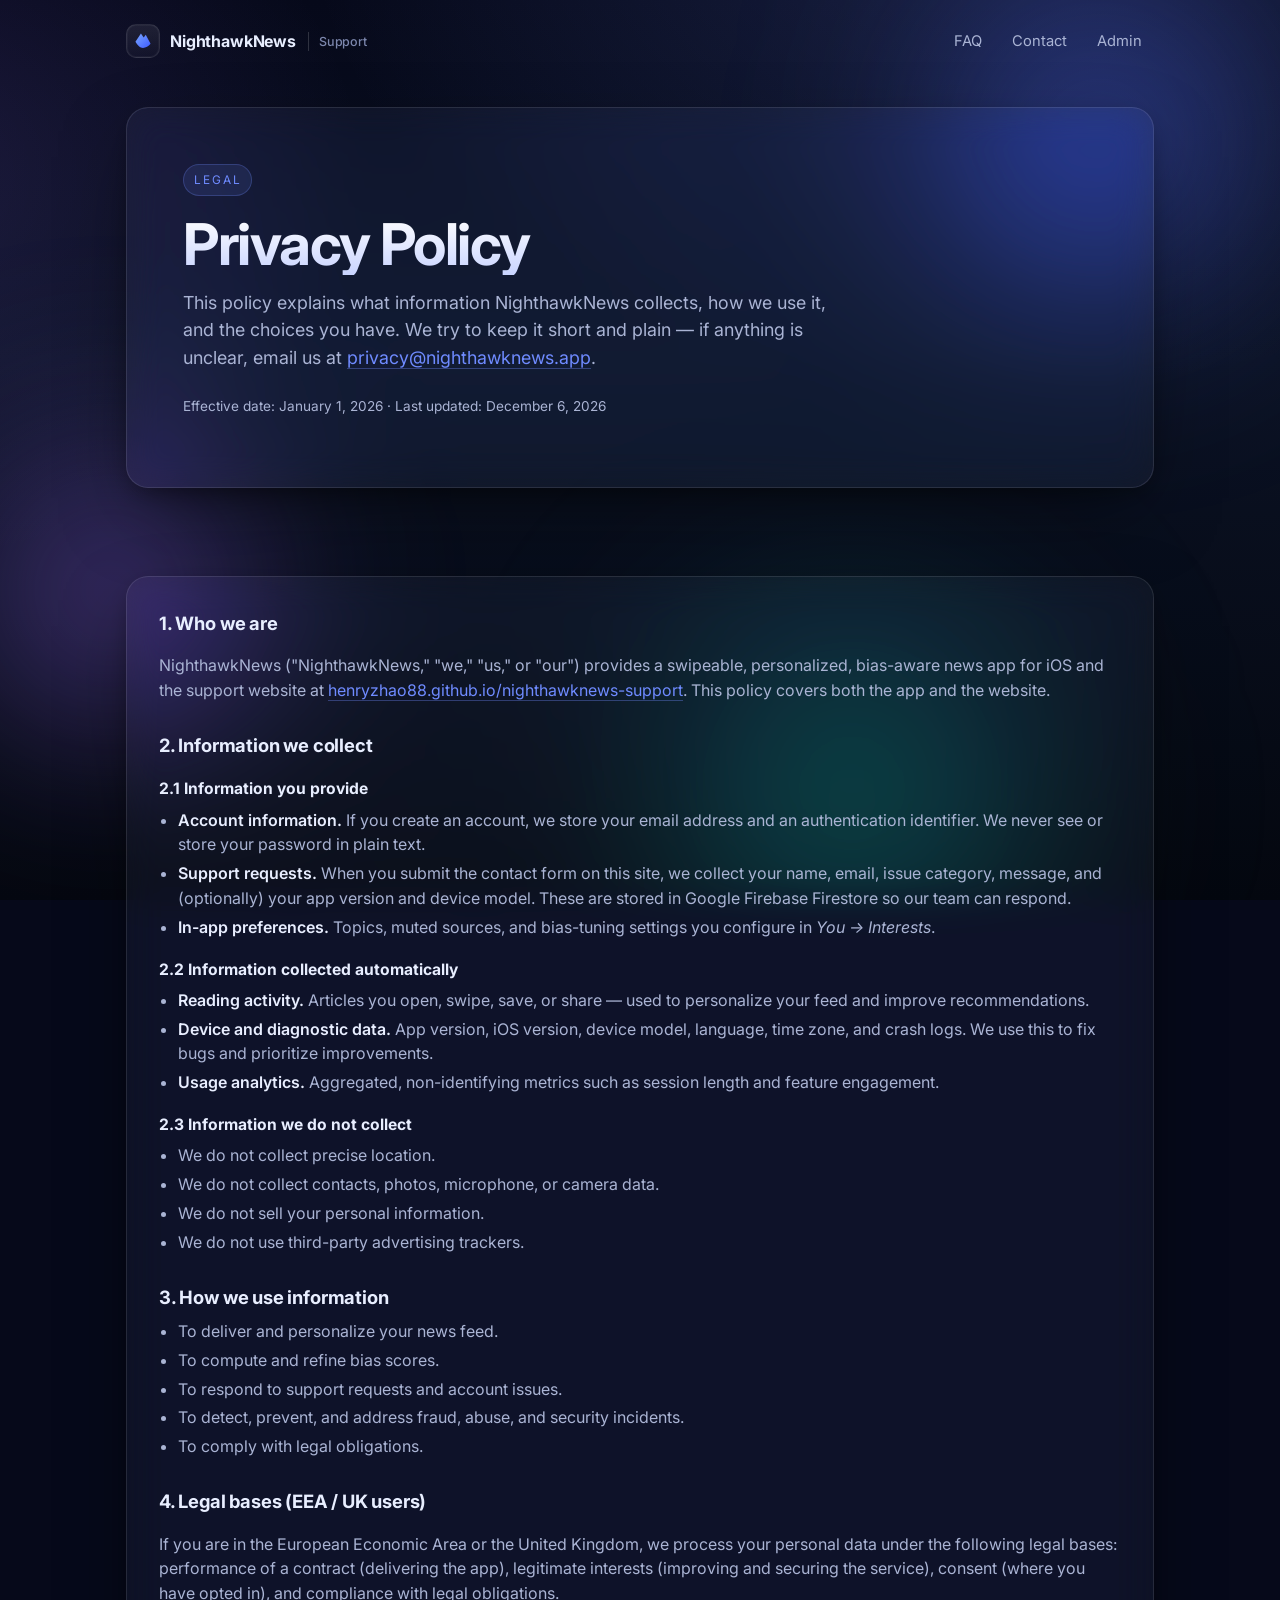
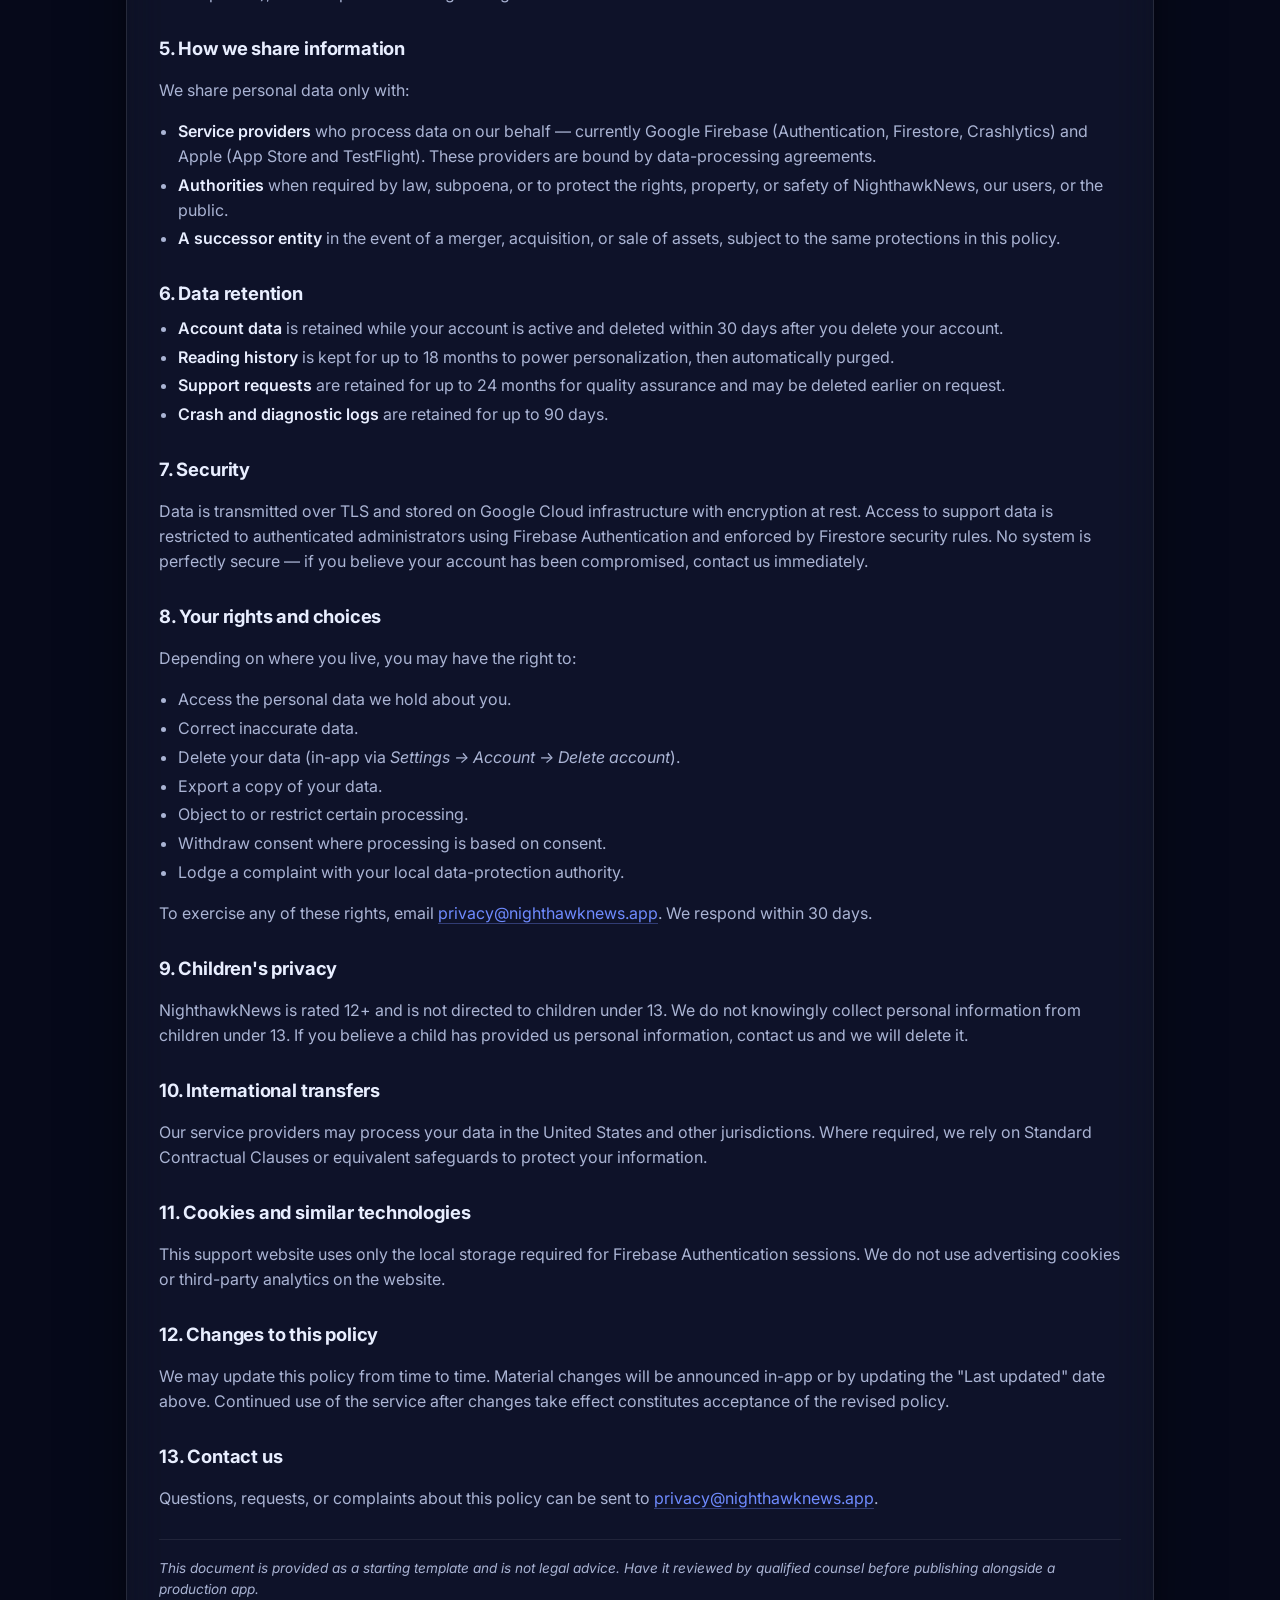
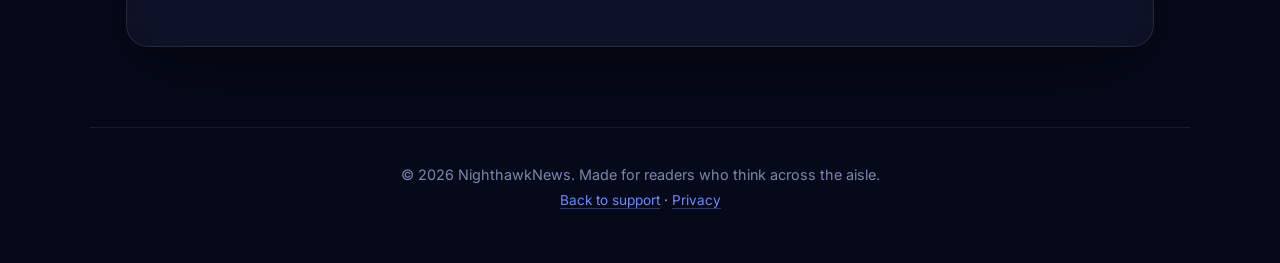
==== privacy-policy/index.html @ b9c44bbe "Add Privacy Policy page and link in footer" ====
<!doctype html>
<html lang="en">
  <head>
    <meta charset="utf-8" />
    <meta name="viewport" content="width=device-width, initial-scale=1, viewport-fit=cover" />
    <meta name="theme-color" content="#0b1224" />
    <title>Privacy Policy — NighthawkNews</title>
    <meta
      name="description"
      content="Privacy policy for the NighthawkNews iOS app and support website."
    />
    <link rel="preconnect" href="https://fonts.googleapis.com" />
    <link rel="preconnect" href="https://fonts.gstatic.com" crossorigin />
    <link
      href="https://fonts.googleapis.com/css2?family=Inter:wght@400;500;600;700;800&display=swap"
      rel="stylesheet"
    />
    <link rel="stylesheet" href="../styles.css" />
  </head>
  <body>
    <div class="bg-aurora" aria-hidden="true">
      <span class="aurora aurora-1"></span>
      <span class="aurora aurora-2"></span>
      <span class="aurora aurora-3"></span>
    </div>

    <header class="site-header">
      <a href="../" class="brand" aria-label="NighthawkNews home">
        <span class="brand-mark" aria-hidden="true">
          <svg viewBox="0 0 32 32" width="22" height="22">
            <defs>
              <linearGradient id="g" x1="0" x2="1" y1="0" y2="1">
                <stop offset="0" stop-color="#7aa7ff" />
                <stop offset="1" stop-color="#3d5afe" />
              </linearGradient>
            </defs>
            <path
              fill="url(#g)"
              d="M5 17l8-12 4 6 3-4 7 13c-3 4-7 6-11 6S8 22 5 17z"
            />
          </svg>
        </span>
        <span class="brand-name">NighthawkNews</span>
        <span class="brand-tag">Support</span>
      </a>
      <nav class="site-nav">
        <a href="../#faq">FAQ</a>
        <a href="../#contact">Contact</a>
        <a href="../#admin">Admin</a>
      </nav>
    </header>

    <main id="top">
      <section class="hero">
        <div class="hero-inner glass">
          <span class="eyebrow">Legal</span>
          <h1>Privacy Policy</h1>
          <p class="lede">
            This policy explains what information NighthawkNews collects, how we use it, and
            the choices you have. We try to keep it short and plain — if anything is unclear,
            email us at <a class="link" href="mailto:privacy@nighthawknews.app">privacy@nighthawknews.app</a>.
          </p>
          <p class="muted small">
            Effective date: <span id="effective-date">January 1, 2026</span> · Last updated:
            <span id="updated-date">—</span>
          </p>
        </div>
      </section>

      <section class="section">
        <article class="glass form-card legal">
          <h2>1. Who we are</h2>
          <p>
            NighthawkNews ("NighthawkNews," "we," "us," or "our") provides a swipeable,
            personalized, bias-aware news app for iOS and the support website at
            <a class="link" href="https://henryzhao88.github.io/nighthawknews-support">
              henryzhao88.github.io/nighthawknews-support</a
            >. This policy covers both the app and the website.
          </p>

          <h2>2. Information we collect</h2>

          <h3>2.1 Information you provide</h3>
          <ul>
            <li>
              <strong>Account information.</strong> If you create an account, we store your
              email address and an authentication identifier. We never see or store your
              password in plain text.
            </li>
            <li>
              <strong>Support requests.</strong> When you submit the contact form on this
              site, we collect your name, email, issue category, message, and (optionally)
              your app version and device model. These are stored in Google Firebase
              Firestore so our team can respond.
            </li>
            <li>
              <strong>In-app preferences.</strong> Topics, muted sources, and bias-tuning
              settings you configure in <em>You → Interests</em>.
            </li>
          </ul>

          <h3>2.2 Information collected automatically</h3>
          <ul>
            <li>
              <strong>Reading activity.</strong> Articles you open, swipe, save, or share —
              used to personalize your feed and improve recommendations.
            </li>
            <li>
              <strong>Device and diagnostic data.</strong> App version, iOS version, device
              model, language, time zone, and crash logs. We use this to fix bugs and
              prioritize improvements.
            </li>
            <li>
              <strong>Usage analytics.</strong> Aggregated, non-identifying metrics such as
              session length and feature engagement.
            </li>
          </ul>

          <h3>2.3 Information we do not collect</h3>
          <ul>
            <li>We do not collect precise location.</li>
            <li>We do not collect contacts, photos, microphone, or camera data.</li>
            <li>We do not sell your personal information.</li>
            <li>We do not use third-party advertising trackers.</li>
          </ul>

          <h2>3. How we use information</h2>
          <ul>
            <li>To deliver and personalize your news feed.</li>
            <li>To compute and refine bias scores.</li>
            <li>To respond to support requests and account issues.</li>
            <li>To detect, prevent, and address fraud, abuse, and security incidents.</li>
            <li>To comply with legal obligations.</li>
          </ul>

          <h2>4. Legal bases (EEA / UK users)</h2>
          <p>
            If you are in the European Economic Area or the United Kingdom, we process your
            personal data under the following legal bases: performance of a contract
            (delivering the app), legitimate interests (improving and securing the service),
            consent (where you have opted in), and compliance with legal obligations.
          </p>

          <h2>5. How we share information</h2>
          <p>We share personal data only with:</p>
          <ul>
            <li>
              <strong>Service providers</strong> who process data on our behalf — currently
              Google Firebase (Authentication, Firestore, Crashlytics) and Apple (App Store
              and TestFlight). These providers are bound by data-processing agreements.
            </li>
            <li>
              <strong>Authorities</strong> when required by law, subpoena, or to protect the
              rights, property, or safety of NighthawkNews, our users, or the public.
            </li>
            <li>
              <strong>A successor entity</strong> in the event of a merger, acquisition, or
              sale of assets, subject to the same protections in this policy.
            </li>
          </ul>

          <h2>6. Data retention</h2>
          <ul>
            <li>
              <strong>Account data</strong> is retained while your account is active and
              deleted within 30 days after you delete your account.
            </li>
            <li>
              <strong>Reading history</strong> is kept for up to 18 months to power
              personalization, then automatically purged.
            </li>
            <li>
              <strong>Support requests</strong> are retained for up to 24 months for quality
              assurance and may be deleted earlier on request.
            </li>
            <li>
              <strong>Crash and diagnostic logs</strong> are retained for up to 90 days.
            </li>
          </ul>

          <h2>7. Security</h2>
          <p>
            Data is transmitted over TLS and stored on Google Cloud infrastructure with
            encryption at rest. Access to support data is restricted to authenticated
            administrators using Firebase Authentication and enforced by Firestore security
            rules. No system is perfectly secure — if you believe your account has been
            compromised, contact us immediately.
          </p>

          <h2>8. Your rights and choices</h2>
          <p>Depending on where you live, you may have the right to:</p>
          <ul>
            <li>Access the personal data we hold about you.</li>
            <li>Correct inaccurate data.</li>
            <li>Delete your data (in-app via <em>Settings → Account → Delete account</em>).</li>
            <li>Export a copy of your data.</li>
            <li>Object to or restrict certain processing.</li>
            <li>Withdraw consent where processing is based on consent.</li>
            <li>Lodge a complaint with your local data-protection authority.</li>
          </ul>
          <p>
            To exercise any of these rights, email
            <a class="link" href="mailto:privacy@nighthawknews.app">privacy@nighthawknews.app</a>.
            We respond within 30 days.
          </p>

          <h2>9. Children's privacy</h2>
          <p>
            NighthawkNews is rated 12+ and is not directed to children under 13. We do not
            knowingly collect personal information from children under 13. If you believe a
            child has provided us personal information, contact us and we will delete it.
          </p>

          <h2>10. International transfers</h2>
          <p>
            Our service providers may process your data in the United States and other
            jurisdictions. Where required, we rely on Standard Contractual Clauses or
            equivalent safeguards to protect your information.
          </p>

          <h2>11. Cookies and similar technologies</h2>
          <p>
            This support website uses only the local storage required for Firebase
            Authentication sessions. We do not use advertising cookies or third-party
            analytics on the website.
          </p>

          <h2>12. Changes to this policy</h2>
          <p>
            We may update this policy from time to time. Material changes will be announced
            in-app or by updating the "Last updated" date above. Continued use of the service
            after changes take effect constitutes acceptance of the revised policy.
          </p>

          <h2>13. Contact us</h2>
          <p>
            Questions, requests, or complaints about this policy can be sent to
            <a class="link" href="mailto:privacy@nighthawknews.app">privacy@nighthawknews.app</a>.
          </p>

          <p class="muted small disclaimer">
            This document is provided as a starting template and is not legal advice. Have it
            reviewed by qualified counsel before publishing alongside a production app.
          </p>
        </article>
      </section>
    </main>

    <footer class="site-footer">
      <p>© <span id="year"></span> NighthawkNews. Made for readers who think across the aisle.</p>
      <p class="small muted">
        <a class="link" href="../">Back to support</a> · <a class="link" href="./">Privacy</a>
      </p>
    </footer>

    <script>
      document.getElementById("year").textContent = new Date().getFullYear();
      document.getElementById("updated-date").textContent = new Date().toLocaleDateString(
        undefined,
        { year: "numeric", month: "long", day: "numeric" }
      );
    </script>
  </body>
</html>
---- styles.css ----
/* NighthawkNews Support — styles.css */

:root {
  --bg-0: #06091a;
  --bg-1: #0b1224;
  --bg-2: #0e1830;
  --ink: #e8eeff;
  --ink-dim: #aab4d4;
  --ink-mute: #7c87ad;
  --line: rgba(255, 255, 255, 0.08);
  --line-strong: rgba(255, 255, 255, 0.16);
  --accent: #6f8bff;
  --accent-2: #9b6bff;
  --accent-glow: rgba(111, 139, 255, 0.45);
  --danger: #ff6a7a;
  --success: #5be3a7;
  --warn: #ffc46b;
  --radius-lg: 22px;
  --radius-md: 14px;
  --radius-sm: 10px;
  --shadow-lg: 0 30px 80px -20px rgba(0, 0, 0, 0.55), 0 8px 24px -8px rgba(0, 0, 0, 0.45);
  --shadow-md: 0 12px 40px -12px rgba(0, 0, 0, 0.5);
  --glass-bg: rgba(255, 255, 255, 0.04);
  --glass-bg-strong: rgba(255, 255, 255, 0.07);
  --glass-border: rgba(255, 255, 255, 0.1);
  --maxw: 1100px;
}

* {
  box-sizing: border-box;
}

html,
body {
  margin: 0;
  padding: 0;
}

html {
  background: var(--bg-0);
  color-scheme: dark;
}

body {
  font-family: "Inter", system-ui, -apple-system, "Segoe UI", Roboto, Helvetica, Arial,
    sans-serif;
  color: var(--ink);
  background:
    radial-gradient(1200px 800px at 80% -10%, rgba(111, 139, 255, 0.18), transparent 60%),
    radial-gradient(900px 700px at -10% 20%, rgba(155, 107, 255, 0.14), transparent 55%),
    linear-gradient(180deg, var(--bg-0) 0%, var(--bg-1) 40%, #04070f 100%);
  background-attachment: fixed;
  min-height: 100dvh;
  overflow-x: hidden;
  -webkit-font-smoothing: antialiased;
  text-rendering: optimizeLegibility;
  line-height: 1.55;
}

/* --- Aurora background blobs --- */
.bg-aurora {
  position: fixed;
  inset: 0;
  z-index: 0;
  pointer-events: none;
  overflow: hidden;
}
.aurora {
  position: absolute;
  border-radius: 50%;
  filter: blur(90px);
  opacity: 0.55;
  mix-blend-mode: screen;
}
.aurora-1 {
  width: 520px;
  height: 520px;
  top: -120px;
  right: -80px;
  background: radial-gradient(circle, #4f6bff, transparent 60%);
}
.aurora-2 {
  width: 460px;
  height: 460px;
  top: 40%;
  left: -120px;
  background: radial-gradient(circle, #9b6bff, transparent 60%);
}
.aurora-3 {
  width: 600px;
  height: 600px;
  bottom: -200px;
  right: 10%;
  background: radial-gradient(circle, #2bd1c4, transparent 60%);
  opacity: 0.32;
}

/* --- Layout --- */
main,
.site-header,
.site-footer {
  position: relative;
  z-index: 1;
}

.site-header {
  max-width: var(--maxw);
  margin: 0 auto;
  padding: 22px clamp(18px, 4vw, 36px);
  display: flex;
  align-items: center;
  justify-content: space-between;
  gap: 20px;
}

.brand {
  display: inline-flex;
  align-items: center;
  gap: 10px;
  text-decoration: none;
  color: var(--ink);
  font-weight: 700;
  letter-spacing: -0.01em;
}
.brand-mark {
  display: inline-grid;
  place-items: center;
  width: 34px;
  height: 34px;
  border-radius: 10px;
  background: linear-gradient(180deg, rgba(255, 255, 255, 0.08), rgba(255, 255, 255, 0.02));
  border: 1px solid var(--glass-border);
  box-shadow: inset 0 0 0 1px rgba(255, 255, 255, 0.04);
}
.brand-name {
  font-size: 1rem;
}
.brand-tag {
  font-size: 0.78rem;
  font-weight: 500;
  color: var(--ink-mute);
  border-left: 1px solid var(--line-strong);
  padding-left: 10px;
  margin-left: 2px;
}

.site-nav {
  display: flex;
  gap: 6px;
}
.site-nav a {
  color: var(--ink-dim);
  text-decoration: none;
  padding: 8px 12px;
  border-radius: 999px;
  font-size: 0.92rem;
  transition: color 0.15s ease, background 0.15s ease;
}
.site-nav a:hover {
  color: var(--ink);
  background: rgba(255, 255, 255, 0.05);
}

/* --- Hero --- */
.hero {
  max-width: var(--maxw);
  margin: 24px auto 0;
  padding: 0 clamp(18px, 4vw, 36px);
}
.hero-inner {
  padding: clamp(28px, 5vw, 56px);
  border-radius: var(--radius-lg);
  position: relative;
  overflow: hidden;
}
.hero-inner::after {
  content: "";
  position: absolute;
  inset: -1px;
  border-radius: inherit;
  pointer-events: none;
  background: linear-gradient(120deg, rgba(111, 139, 255, 0.25), transparent 35%, transparent 65%, rgba(155, 107, 255, 0.2));
  -webkit-mask:
    linear-gradient(#000 0 0) content-box,
    linear-gradient(#000 0 0);
  -webkit-mask-composite: xor;
          mask-composite: exclude;
  padding: 1px;
}

.eyebrow {
  display: inline-block;
  font-size: 0.74rem;
  text-transform: uppercase;
  letter-spacing: 0.16em;
  color: var(--accent);
  background: rgba(111, 139, 255, 0.12);
  padding: 6px 10px;
  border-radius: 999px;
  border: 1px solid rgba(111, 139, 255, 0.25);
}

h1 {
  font-size: clamp(2.2rem, 5.2vw, 3.6rem);
  line-height: 1.05;
  letter-spacing: -0.025em;
  margin: 18px 0 14px;
  background: linear-gradient(180deg, #ffffff 0%, #c9d4ff 100%);
  -webkit-background-clip: text;
          background-clip: text;
  color: transparent;
}

.lede {
  color: var(--ink-dim);
  font-size: clamp(1rem, 1.5vw, 1.12rem);
  max-width: 60ch;
  margin: 0 0 24px;
}

.hero-cta {
  display: flex;
  gap: 10px;
  flex-wrap: wrap;
  margin-bottom: 22px;
}

.hero-meta {
  list-style: none;
  padding: 0;
  margin: 0;
  display: flex;
  flex-wrap: wrap;
  gap: 14px;
  color: var(--ink-mute);
  font-size: 0.9rem;
}
.hero-meta span {
  margin-right: 6px;
  color: var(--accent);
}

/* --- Sections --- */
.section {
  max-width: var(--maxw);
  margin: 0 auto;
  padding: clamp(48px, 8vw, 88px) clamp(18px, 4vw, 36px) 0;
}
.section-head {
  margin-bottom: 28px;
  max-width: 60ch;
}
.section-head h2 {
  font-size: clamp(1.6rem, 3.2vw, 2.2rem);
  letter-spacing: -0.02em;
  margin: 12px 0 8px;
}
.muted {
  color: var(--ink-dim);
}
.muted.small,
.small {
  font-size: 0.85rem;
}

/* --- Glass card --- */
.glass {
  background: var(--glass-bg);
  border: 1px solid var(--glass-border);
  border-radius: var(--radius-lg);
  backdrop-filter: blur(18px) saturate(140%);
  -webkit-backdrop-filter: blur(18px) saturate(140%);
  box-shadow: var(--shadow-lg);
}

/* --- FAQ --- */
.faq-grid {
  display: grid;
  grid-template-columns: repeat(auto-fit, minmax(280px, 1fr));
  gap: 14px;
}
.faq-card {
  padding: 6px 18px;
  transition: border-color 0.2s ease, transform 0.2s ease;
}
.faq-card[open] {
  border-color: var(--line-strong);
}
.faq-card summary {
  list-style: none;
  cursor: pointer;
  display: flex;
  align-items: center;
  justify-content: space-between;
  gap: 16px;
  padding: 14px 0;
  font-weight: 600;
}
.faq-card summary::-webkit-details-marker {
  display: none;
}
.faq-card .chev {
  color: var(--ink-mute);
  transition: transform 0.2s ease, color 0.2s ease;
  font-weight: 400;
  font-size: 1.4rem;
  line-height: 1;
}
.faq-card[open] .chev {
  transform: rotate(45deg);
  color: var(--accent);
}
.faq-card p {
  margin: 0 0 14px;
  color: var(--ink-dim);
}

/* --- Forms --- */
.form-card {
  padding: clamp(20px, 3vw, 32px);
}
.field {
  display: block;
  margin-bottom: 16px;
}
.field > span:first-child {
  display: block;
  font-size: 0.85rem;
  color: var(--ink-dim);
  margin-bottom: 6px;
  font-weight: 500;
}
.req {
  color: var(--accent);
}
.opt {
  color: var(--ink-mute);
  font-weight: 400;
  margin-left: 4px;
  font-size: 0.78rem;
}

input,
select,
textarea {
  width: 100%;
  background: rgba(255, 255, 255, 0.03);
  border: 1px solid var(--line-strong);
  color: var(--ink);
  padding: 12px 14px;
  border-radius: var(--radius-md);
  font: inherit;
  font-size: 0.95rem;
  transition: border-color 0.15s ease, background 0.15s ease, box-shadow 0.15s ease;
  outline: none;
}
textarea {
  resize: vertical;
  min-height: 120px;
}
input::placeholder,
textarea::placeholder {
  color: var(--ink-mute);
}
input:focus,
select:focus,
textarea:focus {
  border-color: var(--accent);
  background: rgba(111, 139, 255, 0.06);
  box-shadow: 0 0 0 4px rgba(111, 139, 255, 0.18);
}
select {
  appearance: none;
  background-image: url("data:image/svg+xml;utf8,<svg xmlns='http://www.w3.org/2000/svg' width='12' height='8' viewBox='0 0 12 8'><path fill='%237c87ad' d='M6 8 0 0h12z'/></svg>");
  background-repeat: no-repeat;
  background-position: right 14px center;
  padding-right: 38px;
}
select option {
  background: var(--bg-2);
  color: var(--ink);
}

.grid-2 {
  display: grid;
  grid-template-columns: 1fr 1fr;
  gap: 14px;
}
@media (max-width: 560px) {
  .grid-2 {
    grid-template-columns: 1fr;
  }
}

.form-actions {
  display: flex;
  align-items: center;
  gap: 16px;
  flex-wrap: wrap;
  margin-top: 6px;
}
.form-status {
  margin: 0;
  font-size: 0.9rem;
  color: var(--ink-dim);
}
.form-status.success {
  color: var(--success);
}
.form-status.error {
  color: var(--danger);
}
.form-status.info {
  color: var(--ink-dim);
}

/* --- Buttons --- */
.btn {
  --btn-bg: rgba(255, 255, 255, 0.06);
  --btn-fg: var(--ink);
  --btn-bd: var(--line-strong);
  display: inline-flex;
  align-items: center;
  justify-content: center;
  gap: 8px;
  padding: 12px 18px;
  border-radius: 999px;
  font-weight: 600;
  font-size: 0.95rem;
  letter-spacing: -0.005em;
  background: var(--btn-bg);
  color: var(--btn-fg);
  border: 1px solid var(--btn-bd);
  text-decoration: none;
  cursor: pointer;
  transition: transform 0.05s ease, background 0.15s ease, border-color 0.15s ease,
    box-shadow 0.2s ease;
}
.btn:hover {
  background: rgba(255, 255, 255, 0.1);
}
.btn:active {
  transform: translateY(1px);
}
.btn:disabled {
  opacity: 0.6;
  cursor: not-allowed;
}
.btn-primary {
  --btn-bg: linear-gradient(180deg, #6f8bff 0%, #4d63e6 100%);
  --btn-fg: #fff;
  --btn-bd: rgba(255, 255, 255, 0.18);
  box-shadow: 0 10px 30px -10px var(--accent-glow), inset 0 1px 0 rgba(255, 255, 255, 0.25);
}
.btn-primary:hover {
  background: linear-gradient(180deg, #7d97ff 0%, #5970f0 100%);
}
.btn-ghost {
  --btn-bg: transparent;
}

/* --- Admin --- */
.admin-dashboard {
  display: grid;
  gap: 16px;
}
.admin-bar {
  display: flex;
  align-items: center;
  justify-content: space-between;
  gap: 12px;
  padding: 14px 18px;
  border-radius: var(--radius-md);
  flex-wrap: wrap;
}
.admin-email {
  margin: 2px 0 0;
  font-weight: 600;
}
.admin-bar-actions {
  display: flex;
  gap: 8px;
}

.requests-list {
  display: grid;
  gap: 12px;
}
.request {
  padding: 18px;
  border-radius: var(--radius-md);
  border: 1px solid var(--glass-border);
  background: var(--glass-bg-strong);
  backdrop-filter: blur(14px);
  display: grid;
  gap: 10px;
}
.request-head {
  display: flex;
  flex-wrap: wrap;
  gap: 10px 16px;
  align-items: baseline;
  justify-content: space-between;
}
.request-name {
  font-weight: 700;
  font-size: 1.02rem;
}
.request-email {
  color: var(--ink-dim);
  font-size: 0.9rem;
  margin-left: 6px;
}
.request-date {
  color: var(--ink-mute);
  font-size: 0.82rem;
}
.request-tags {
  display: flex;
  flex-wrap: wrap;
  gap: 6px;
}
.tag {
  display: inline-block;
  font-size: 0.74rem;
  padding: 4px 10px;
  border-radius: 999px;
  border: 1px solid var(--line-strong);
  background: rgba(255, 255, 255, 0.04);
  color: var(--ink-dim);
  letter-spacing: 0.02em;
}
.tag.status-open {
  color: var(--warn);
  border-color: rgba(255, 196, 107, 0.4);
  background: rgba(255, 196, 107, 0.08);
}
.tag.status-in_progress {
  color: var(--accent);
  border-color: rgba(111, 139, 255, 0.4);
  background: rgba(111, 139, 255, 0.08);
}
.tag.status-resolved {
  color: var(--success);
  border-color: rgba(91, 227, 167, 0.4);
  background: rgba(91, 227, 167, 0.08);
}
.request-message {
  color: var(--ink);
  white-space: pre-wrap;
  word-break: break-word;
  margin: 4px 0;
  padding: 12px 14px;
  background: rgba(0, 0, 0, 0.2);
  border-radius: var(--radius-sm);
  border: 1px solid var(--line);
  font-size: 0.95rem;
}
.request-actions {
  display: flex;
  align-items: center;
  flex-wrap: wrap;
  gap: 10px;
}
.request-actions select {
  width: auto;
  padding: 8px 32px 8px 12px;
  font-size: 0.85rem;
}
.btn-danger {
  --btn-bg: rgba(255, 106, 122, 0.1);
  --btn-fg: var(--danger);
  --btn-bd: rgba(255, 106, 122, 0.35);
}
.btn-danger:hover {
  background: rgba(255, 106, 122, 0.18);
}

.empty {
  text-align: center;
  padding: 40px;
}
.hidden {
  display: none !important;
}

/* --- Footer --- */
.site-footer {
  max-width: var(--maxw);
  margin: 80px auto 0;
  padding: 32px clamp(18px, 4vw, 36px) 48px;
  text-align: center;
  color: var(--ink-mute);
  border-top: 1px solid var(--line);
  font-size: 0.9rem;
}
.site-footer p {
  margin: 4px 0;
}

@media (max-width: 640px) {
  .site-nav a {
    padding: 8px 10px;
    font-size: 0.88rem;
  }
  .brand-tag {
    display: none;
  }
}

/* --- Links & legal --- */
.link {
  color: var(--accent);
  text-decoration: none;
  border-bottom: 1px solid rgba(111, 139, 255, 0.35);
  transition: color 0.15s ease, border-color 0.15s ease;
}
.link:hover {
  color: #a8bcff;
  border-bottom-color: var(--accent);
}

.legal h2 {
  font-size: 1.15rem;
  letter-spacing: -0.01em;
  margin: 28px 0 8px;
  color: var(--ink);
}
.legal h2:first-child {
  margin-top: 0;
}
.legal h3 {
  font-size: 0.98rem;
  margin: 18px 0 6px;
  color: var(--ink);
}
.legal p,
.legal li {
  color: var(--ink-dim);
}
.legal ul {
  padding-left: 1.2em;
  margin: 6px 0 12px;
}
.legal li {
  margin: 4px 0;
}
.legal strong {
  color: var(--ink);
  font-weight: 600;
}
.disclaimer {
  margin-top: 28px;
  padding-top: 18px;
  border-top: 1px solid var(--line);
  font-style: italic;
}

@media (prefers-reduced-motion: reduce) {
  * {
    transition: none !important;
  }
}
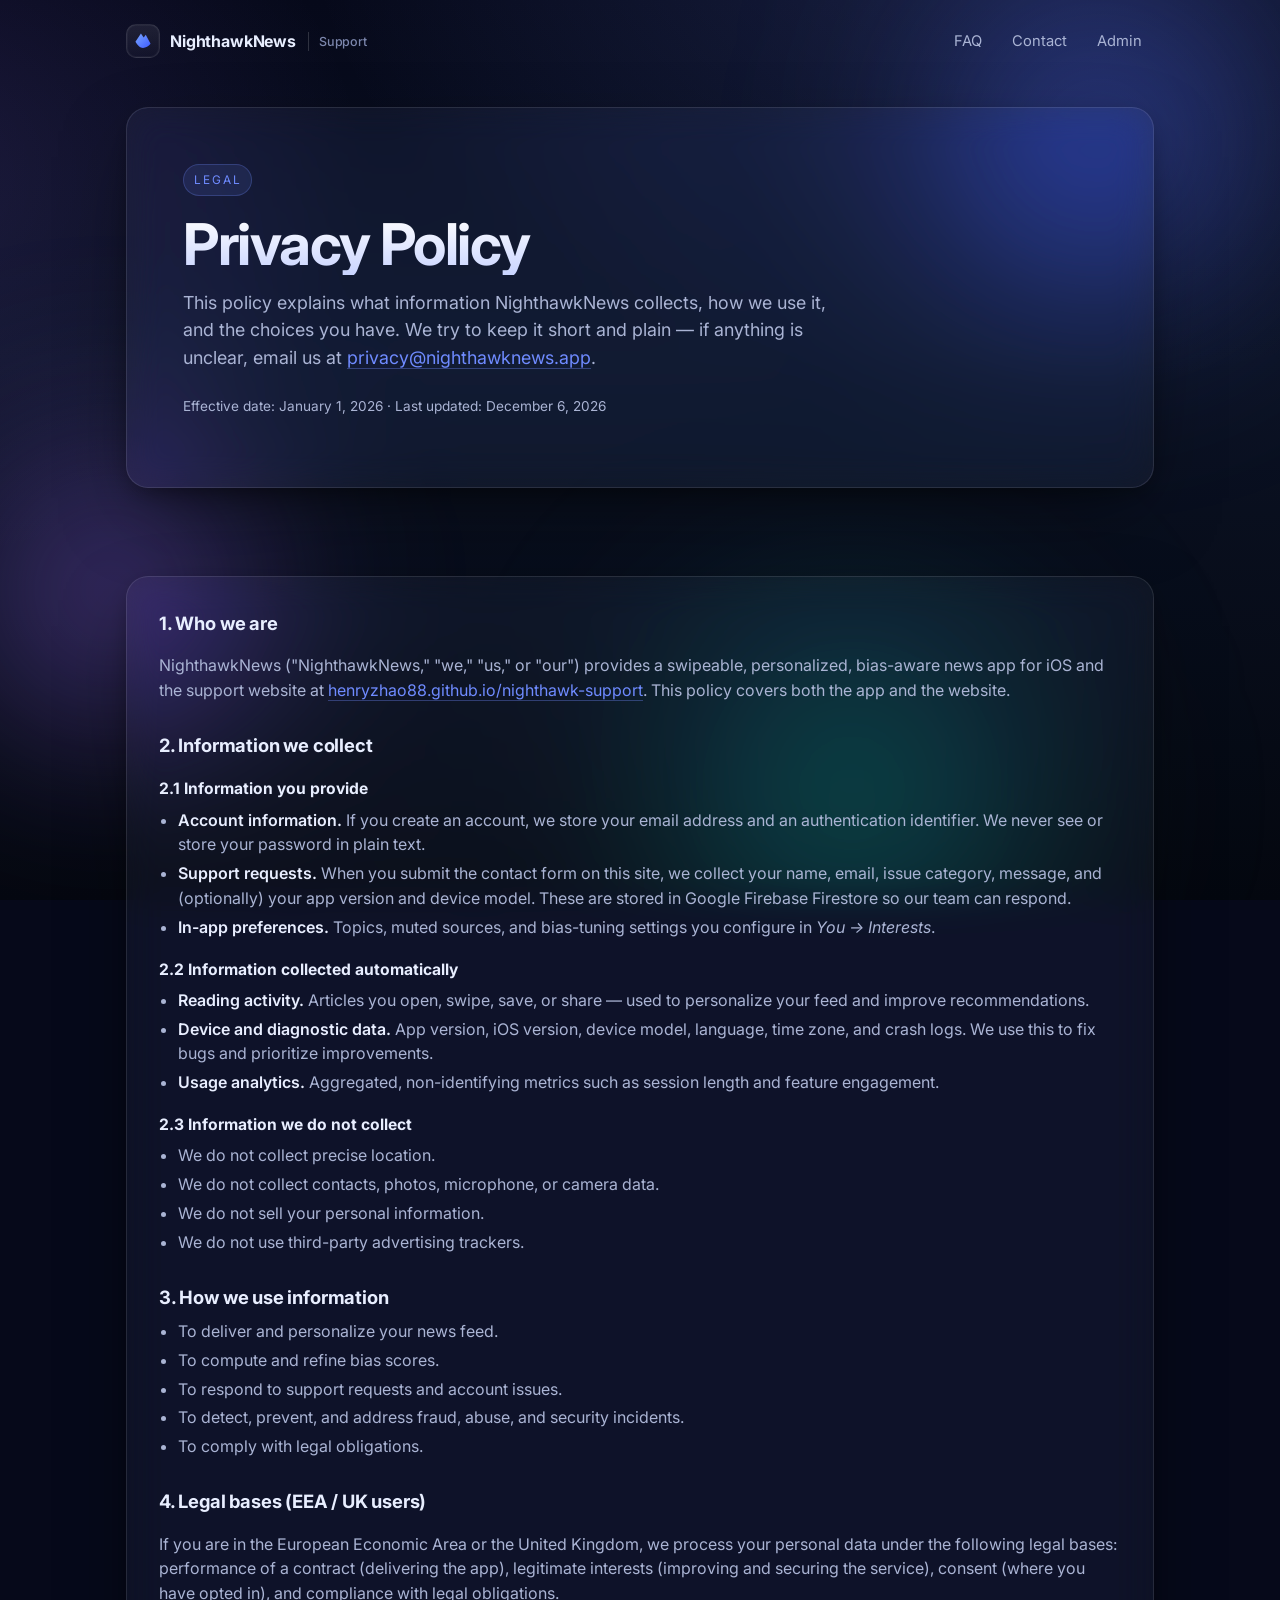
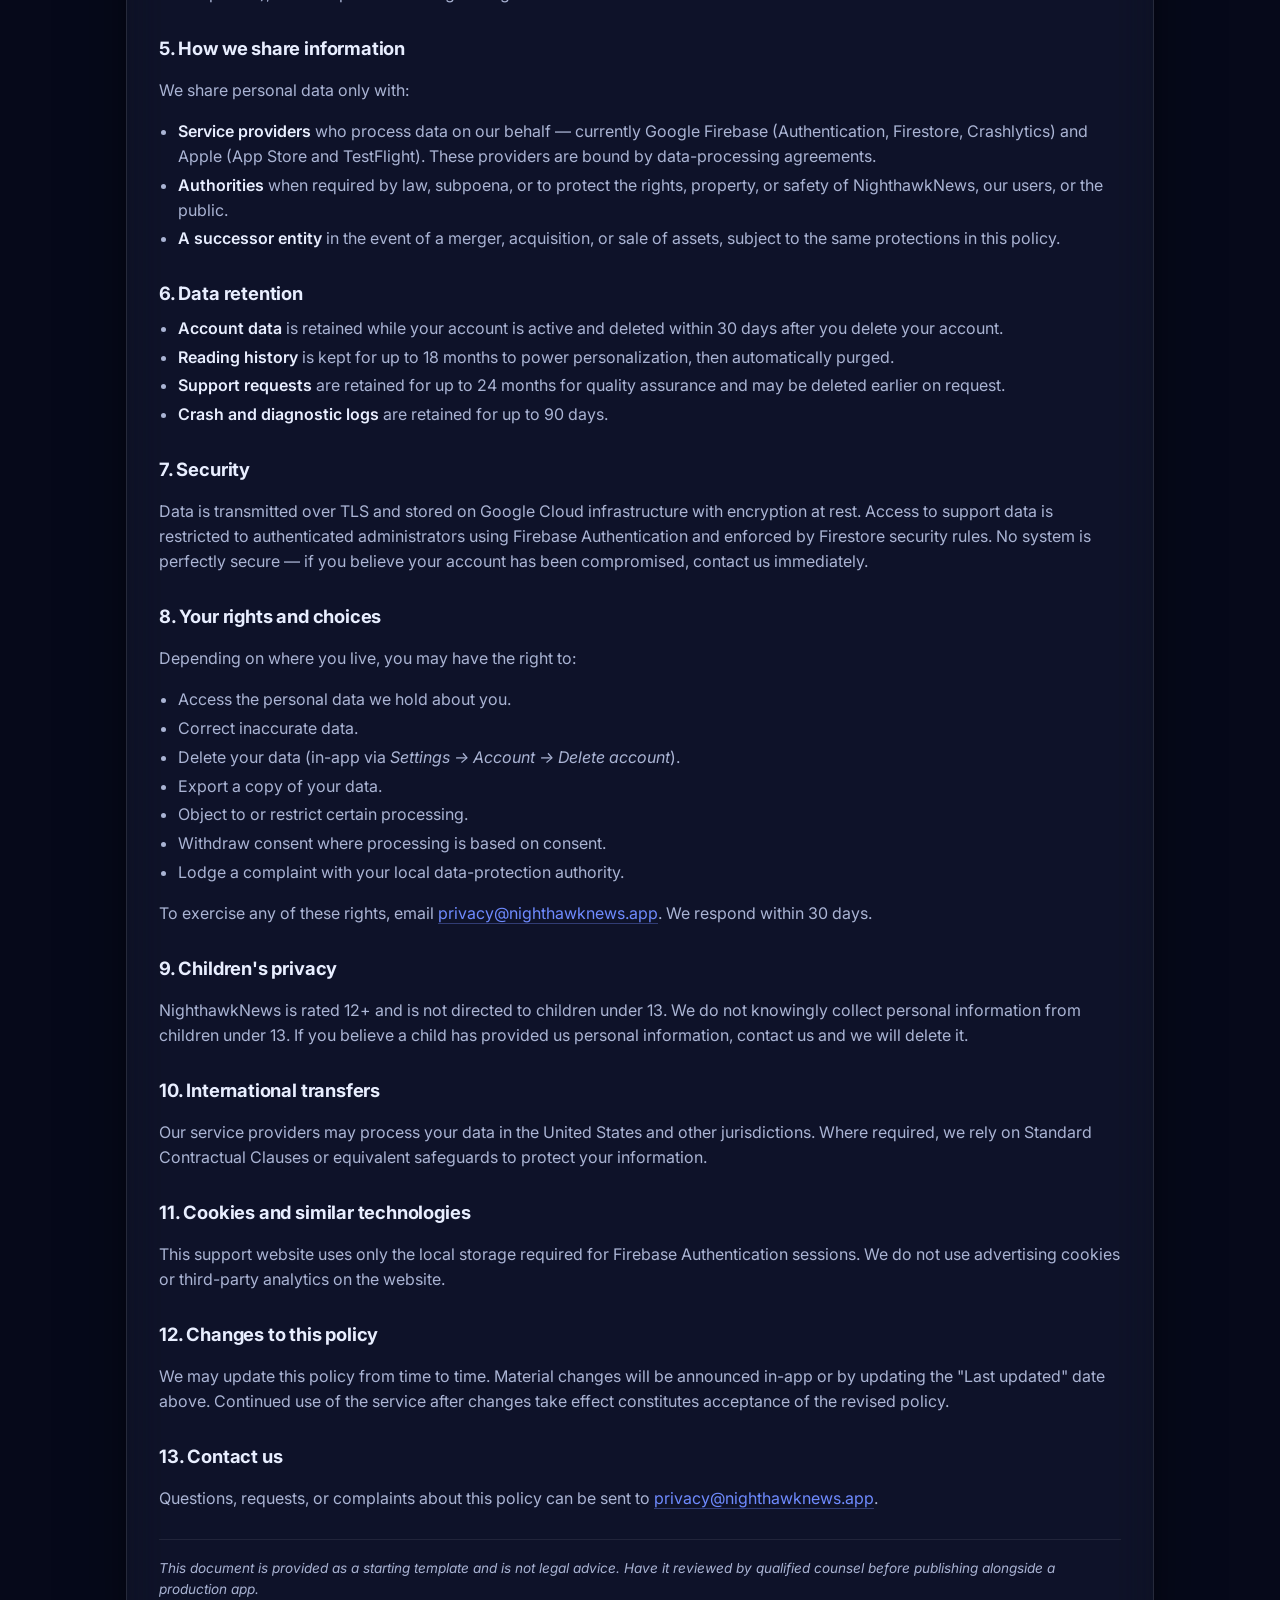
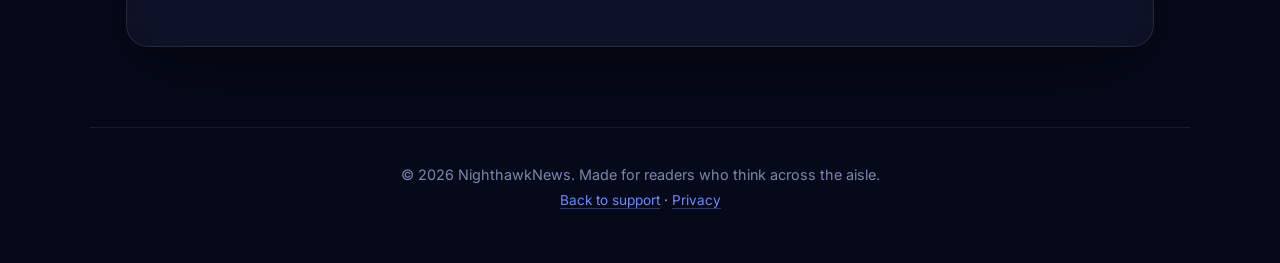
==== commit d584af01: "Fix URLs in README and Privacy Policy to reflect correct repository name" ====
--- a/privacy-policy/index.html
+++ b/privacy-policy/index.html
@@ -73,8 +73,8 @@
           <p>
             NighthawkNews ("NighthawkNews," "we," "us," or "our") provides a swipeable,
             personalized, bias-aware news app for iOS and the support website at
-            <a class="link" href="https://henryzhao88.github.io/nighthawknews-support">
-              henryzhao88.github.io/nighthawknews-support</a
+            <a class="link" href="https://henryzhao88.github.io/nighthawk-support">
+              henryzhao88.github.io/nighthawk-support</a
             >. This policy covers both the app and the website.
           </p>
 
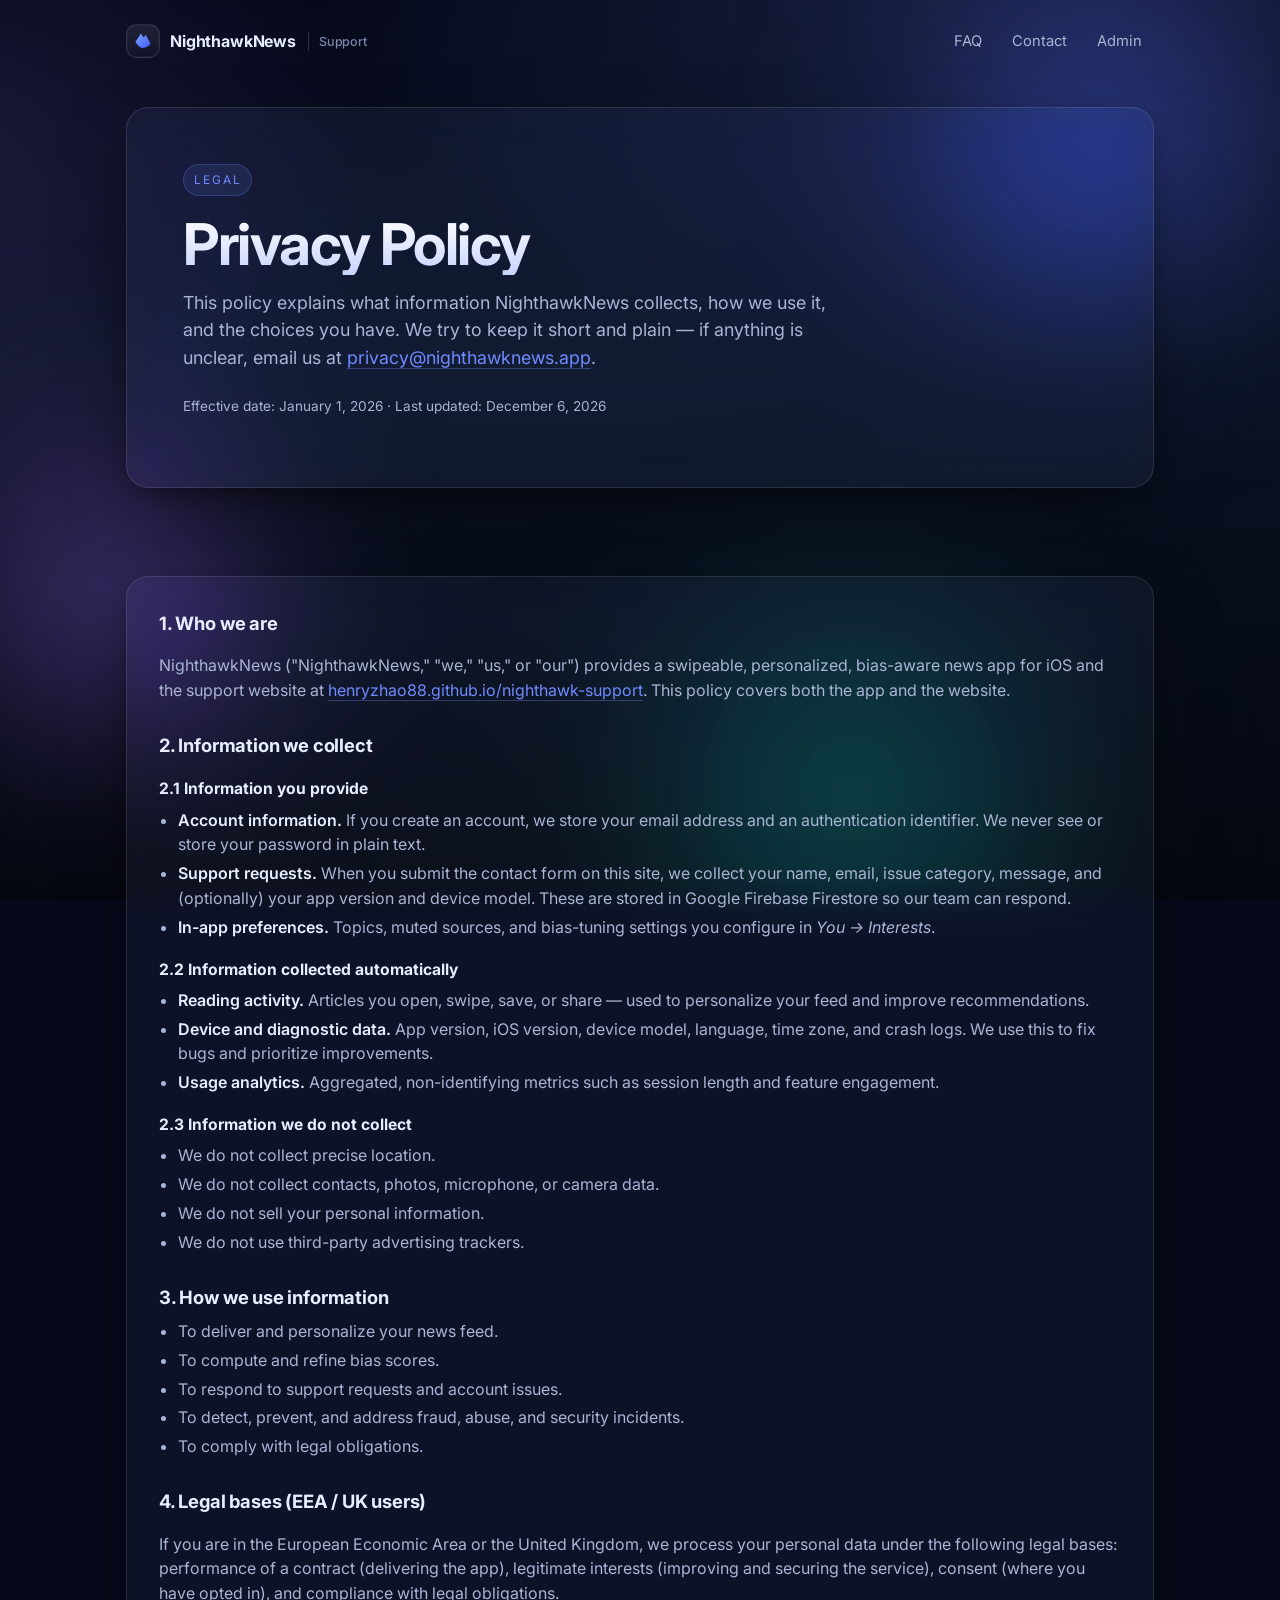
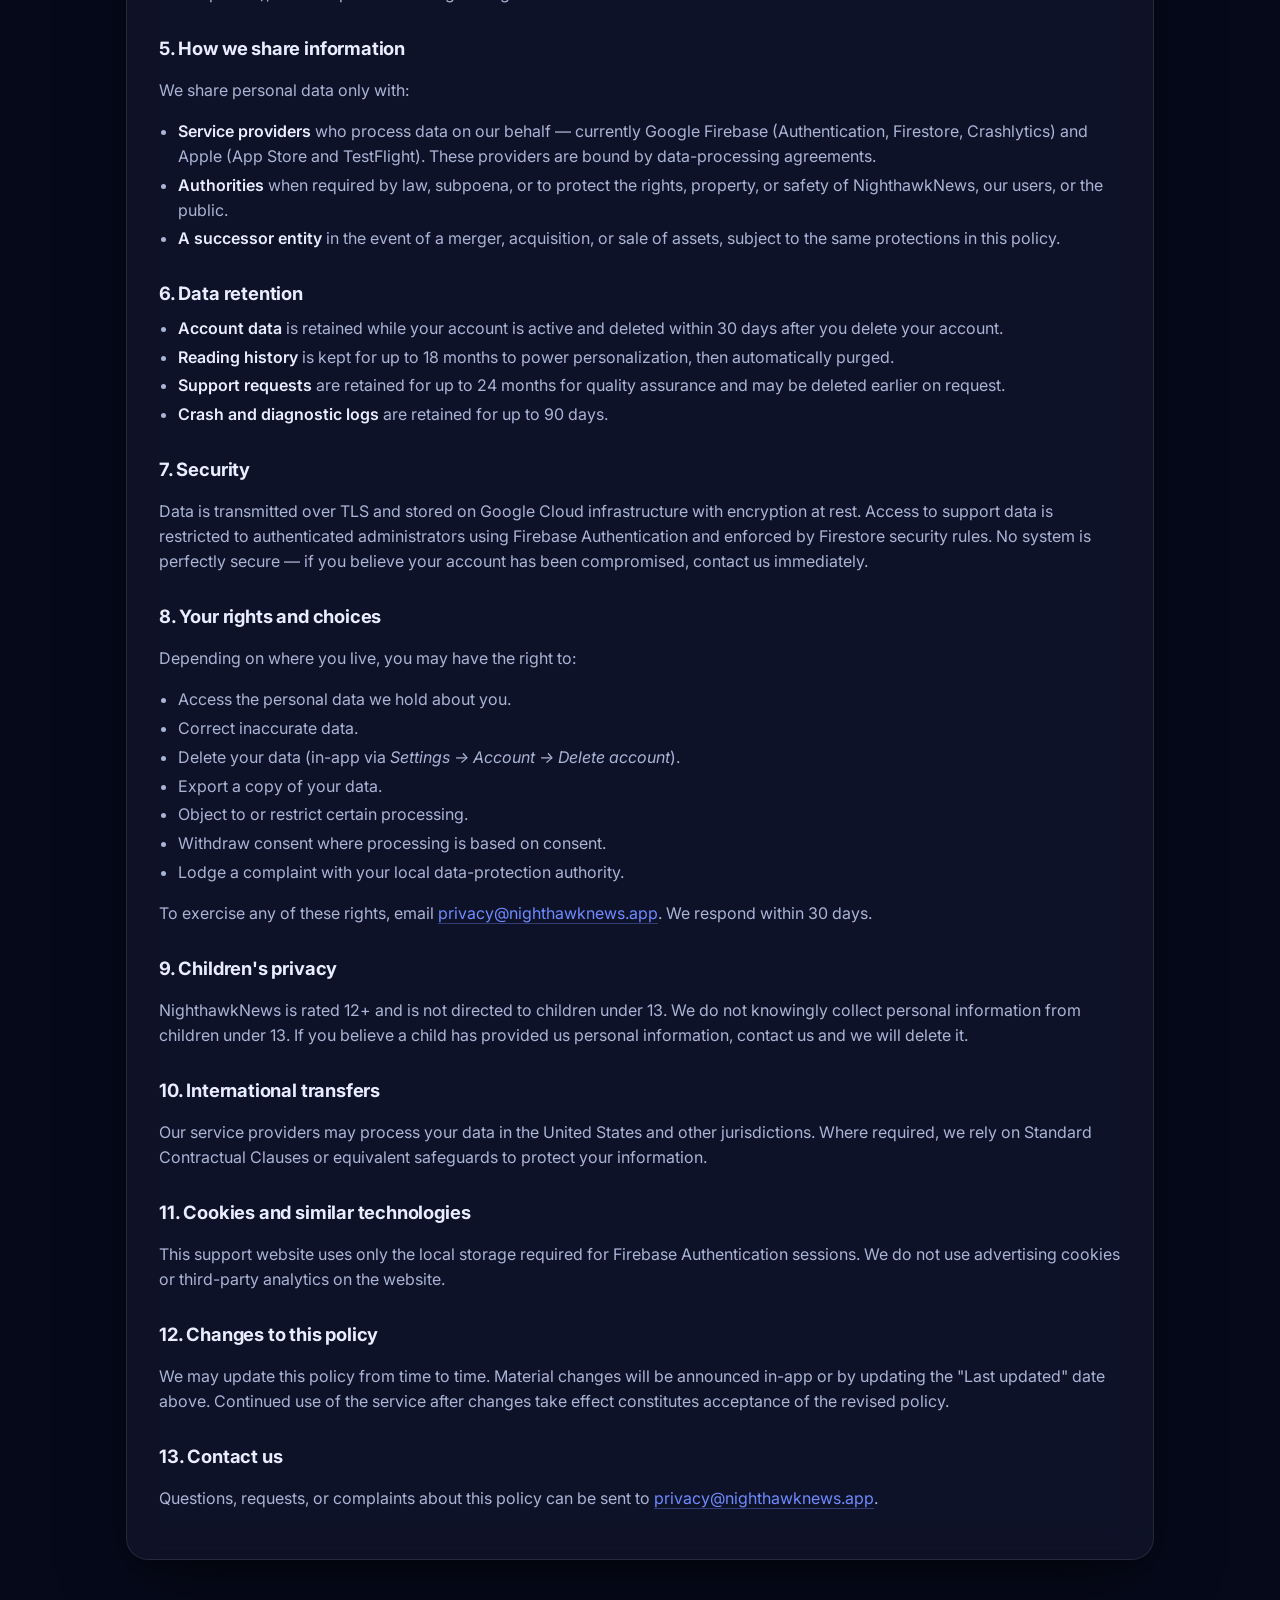
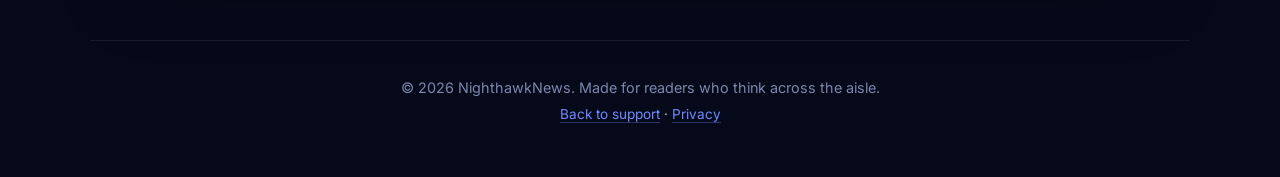
==== commit 4a721292: "Update privacy policy" ====
--- a/privacy-policy/index.html
+++ b/privacy-policy/index.html
@@ -237,11 +237,6 @@
             Questions, requests, or complaints about this policy can be sent to
             <a class="link" href="mailto:privacy@nighthawknews.app">privacy@nighthawknews.app</a>.
           </p>
-
-          <p class="muted small disclaimer">
-            This document is provided as a starting template and is not legal advice. Have it
-            reviewed by qualified counsel before publishing alongside a production app.
-          </p>
         </article>
       </section>
     </main>
